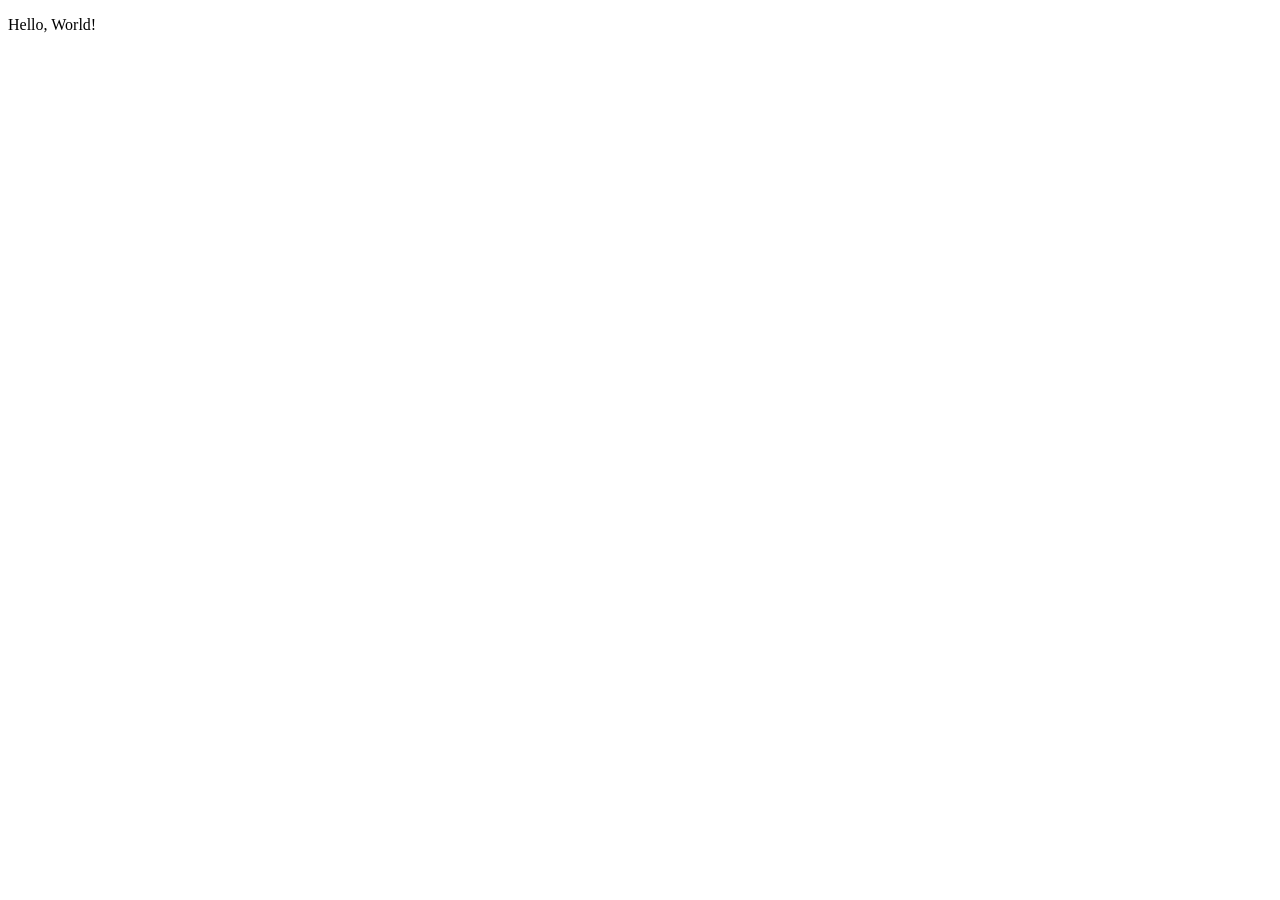
==== index.html @ b83ecdc3 "Add files via upload" ====
<!DOCTYPE html>
<html lang="en">
<head>
	<meta charset="UTF-8">
	<meta http-equiv="X-UA-Compatible" content="IE=edge">
	<meta name="viewport" content="width=device-width, initial-scale=1.0">
	<title>Portfolio</title>
</head>
<body>
  <p>Hello, World!</p>
</body>
</html>
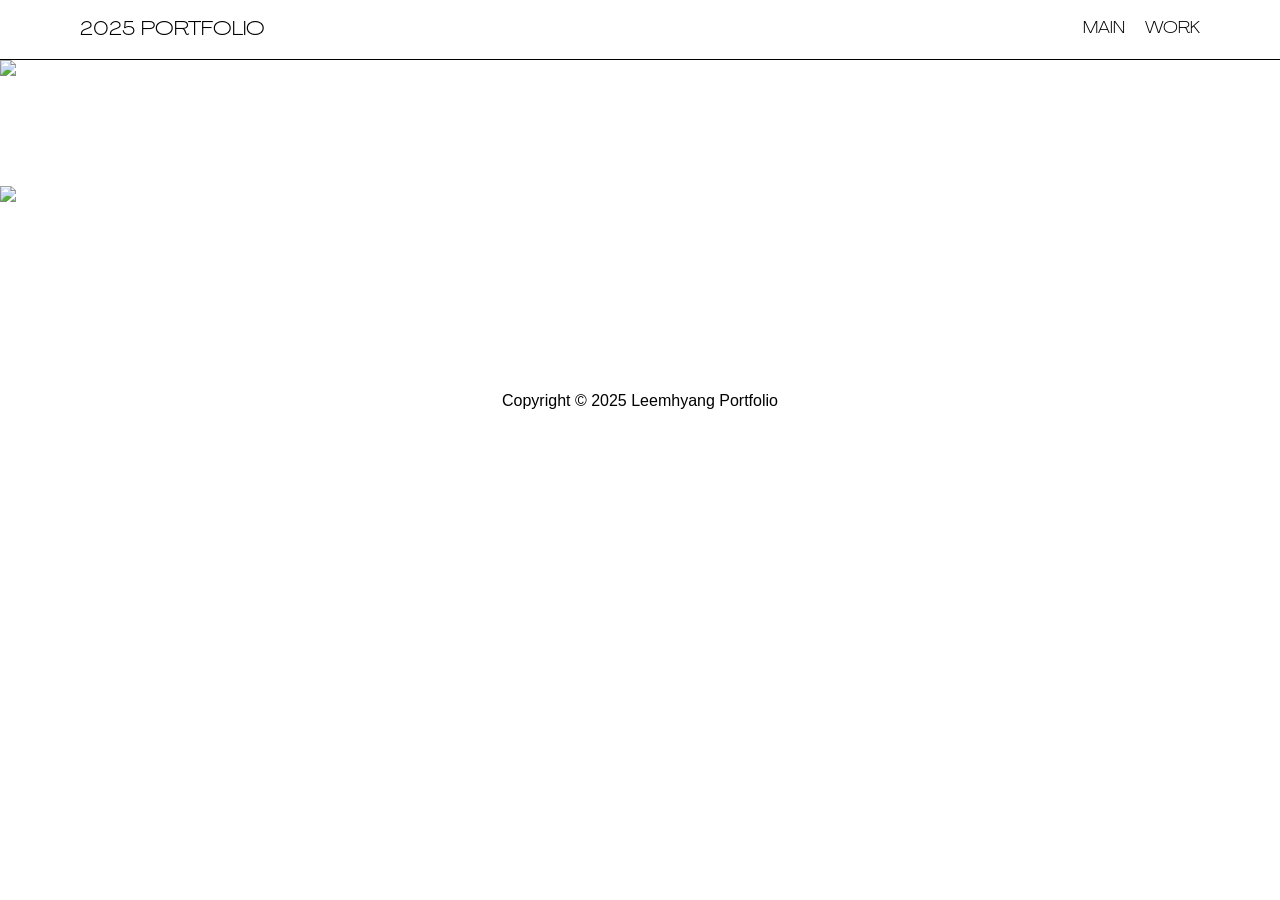
==== commit 9bd38771: "." ====
--- a/index.html
+++ b/index.html
@@ -1,12 +1,38 @@
-<!DOCTYPE html>
-<html lang="en">
-<head>
-	<meta charset="UTF-8">
-	<meta http-equiv="X-UA-Compatible" content="IE=edge">
-	<meta name="viewport" content="width=device-width, initial-scale=1.0">
-	<title>Portfolio</title>
-</head>
-<body>
-  <p>Hello, World!</p>
-</body>
+<!DOCTYPE html>  <!-- HTML5 문서임을 알려줌 -->
+<html>
+<head>
+    <meta charset="utf-8">  <!-- 한글이 정상적으로 보이도록 설정 -->
+    <meta name="viewport" content="width=device-width, initial-scale=1">  <!-- 모바일에서 콘텐츠 크기 최적화 -->
+    <link rel="stylesheet" type="text/css" href="style.css">
+    <title>leemhyang 2025 portfolio</title>
+</head>
+
+<body>
+    <header>
+        <div id="logo"><a href="#">2025 PORTFOLIO</a></div>
+
+        <div class="navmenu">
+            <p><a href="#">MAIN</a></p>
+            <p><a href="#">WORK</a></p>
+        </div>
+    </header>
+
+    <main>
+        <div class="pictures">
+            <div class="picture-item">
+                <img src="image/banner.jpg">
+            </div>
+
+            
+
+            <div class="picture-item">
+                <img src="image/pro1.jpg">
+            </div>
+
+            </div>
+        </div>        
+    </main>
+
+    <footer>Copyright &copy; 2025 Leemhyang Portfolio</footer>
+</body>
 </html>
--- a/style.css
+++ b/style.css
@@ -0,0 +1,140 @@
+/* -----------------------------------------------------------------------
+타이포그래피 설정
+----------------------------------------------------------------------- */
+
+/* @font-face -> 웹폰트 사용을 위한 지시어(directive) */
+/* html 파일과 같은 폴더에 들어있는 폰트 파일을 사용하는 경우 */
+@font-face {
+    font-family: "main";
+    src: url("font/Agrandir-WideLight.otf") format("opentype");
+}
+/* 웹 상의 폰트 파일을 사용하는 경우 */
+@font-face {
+    font-family: 'Paperlogy-9Black';
+    src: url('https://fastly.jsdelivr.net/gh/projectnoonnu/2408-3@1.0/Paperlogy-9Black.woff2') format('woff2');
+}
+
+
+
+/* -----------------------------------------------------------------------
+초기화 및 기본값 설정
+----------------------------------------------------------------------- */
+
+* {
+    margin: 0;
+    padding: 0;
+    box-sizing: border-box; /* 박스 크기(width, height)를 내부 여백, 경계선이 포함되는 크기를 기준으로 설정. 기본값은 content-box */
+}
+a, a:link, a:hover, a:visited {
+    text-decoration: none;
+    color: #000;
+}
+body {
+    font-family: "Pretendard", sans-serif;
+}
+
+
+
+/* -----------------------------------------------------------------------
+header 영역 - 로고, 메인메뉴
+----------------------------------------------------------------------- */
+
+header {
+    position: fixed; /* header 영역 고정 */
+    top: 0;
+    left: 0;
+    display: flex;
+    justify-content: space-between;
+    align-items: center; /* header 영역의 아이템을 세로 방향으로 가운데 정렬 */
+    width: 100%;
+    height: 60px;
+    padding: 20px 80px;
+    background-color:#ffffff;
+    z-index: 10000;
+border-bottom: solid 1px #000;
+font-family: "main";
+}
+
+#logo {
+    font-family: "main", sans-serif;
+    font-size: 20px;
+}
+#logo a:hover {
+    color: rgb(0, 0, 0);
+    transition: 0.3s;
+}
+
+.navmenu {
+    display: flex;
+    gap: 20px; /* flex 아이템 사이의 간격 */
+}
+/* #navmenu 요소에 포함된 a 태그 스타일 설정 */
+.navmenu a {
+    color: #000;
+}
+.navmenu a:link {
+    text-decoration: none;
+}
+.navmenu a:hover {
+    color: rgb(0, 0, 0);
+    font-weight: 700;
+}
+
+
+
+/* -----------------------------------------------------------------------
+본문 영역
+----------------------------------------------------------------------- */
+
+main {
+    position: relative;
+    width: 100%;
+    max-width: 1280px; /* 가로폭의 최대값 */
+    margin: 0 auto; /* main 영역을 가운데 정렬 */
+    padding-top: 60px; /* header의 높이에 따라 조절 */
+    margin-bottom: 60px;
+}
+.title {
+    font-size: 24px;
+    font-weight: 700;
+}
+.desc {
+    padding-top: 20px;
+    font-size: 20px;
+    font-weight: 400;
+    line-height: 160%;
+}
+.option {
+    padding-top: 8px;
+    font-size: 16px;
+    font-weight: 400;
+    color: #777;
+}
+.pictures {
+    display: flex;
+    justify-content: flex-start; /* flex 아이템의 메인축(기본값에서는 가로) 정렬 방식 */
+    flex-wrap: wrap; /* 아이템이 개수가 많을 때 줄바꿈이 가능하도록 함. 기본값은 nowrap */
+    padding-top: 0px;
+}
+.picture-item {
+    width: 100%;
+    padding-right: 0px;
+    padding-bottom: 110px;
+}
+.picture-item > img {
+    display: block; /* img가 inline 요소일 때 생기는 틈 제거 */
+    width: 100%;
+}
+
+
+
+/* -----------------------------------------------------------------------
+footer 영역 - 저작권 정보
+----------------------------------------------------------------------- */
+
+footer {
+    padding-bottom: 50px;
+    padding-top: 20px;
+    text-align: center;
+    font-size: 16px;
+}
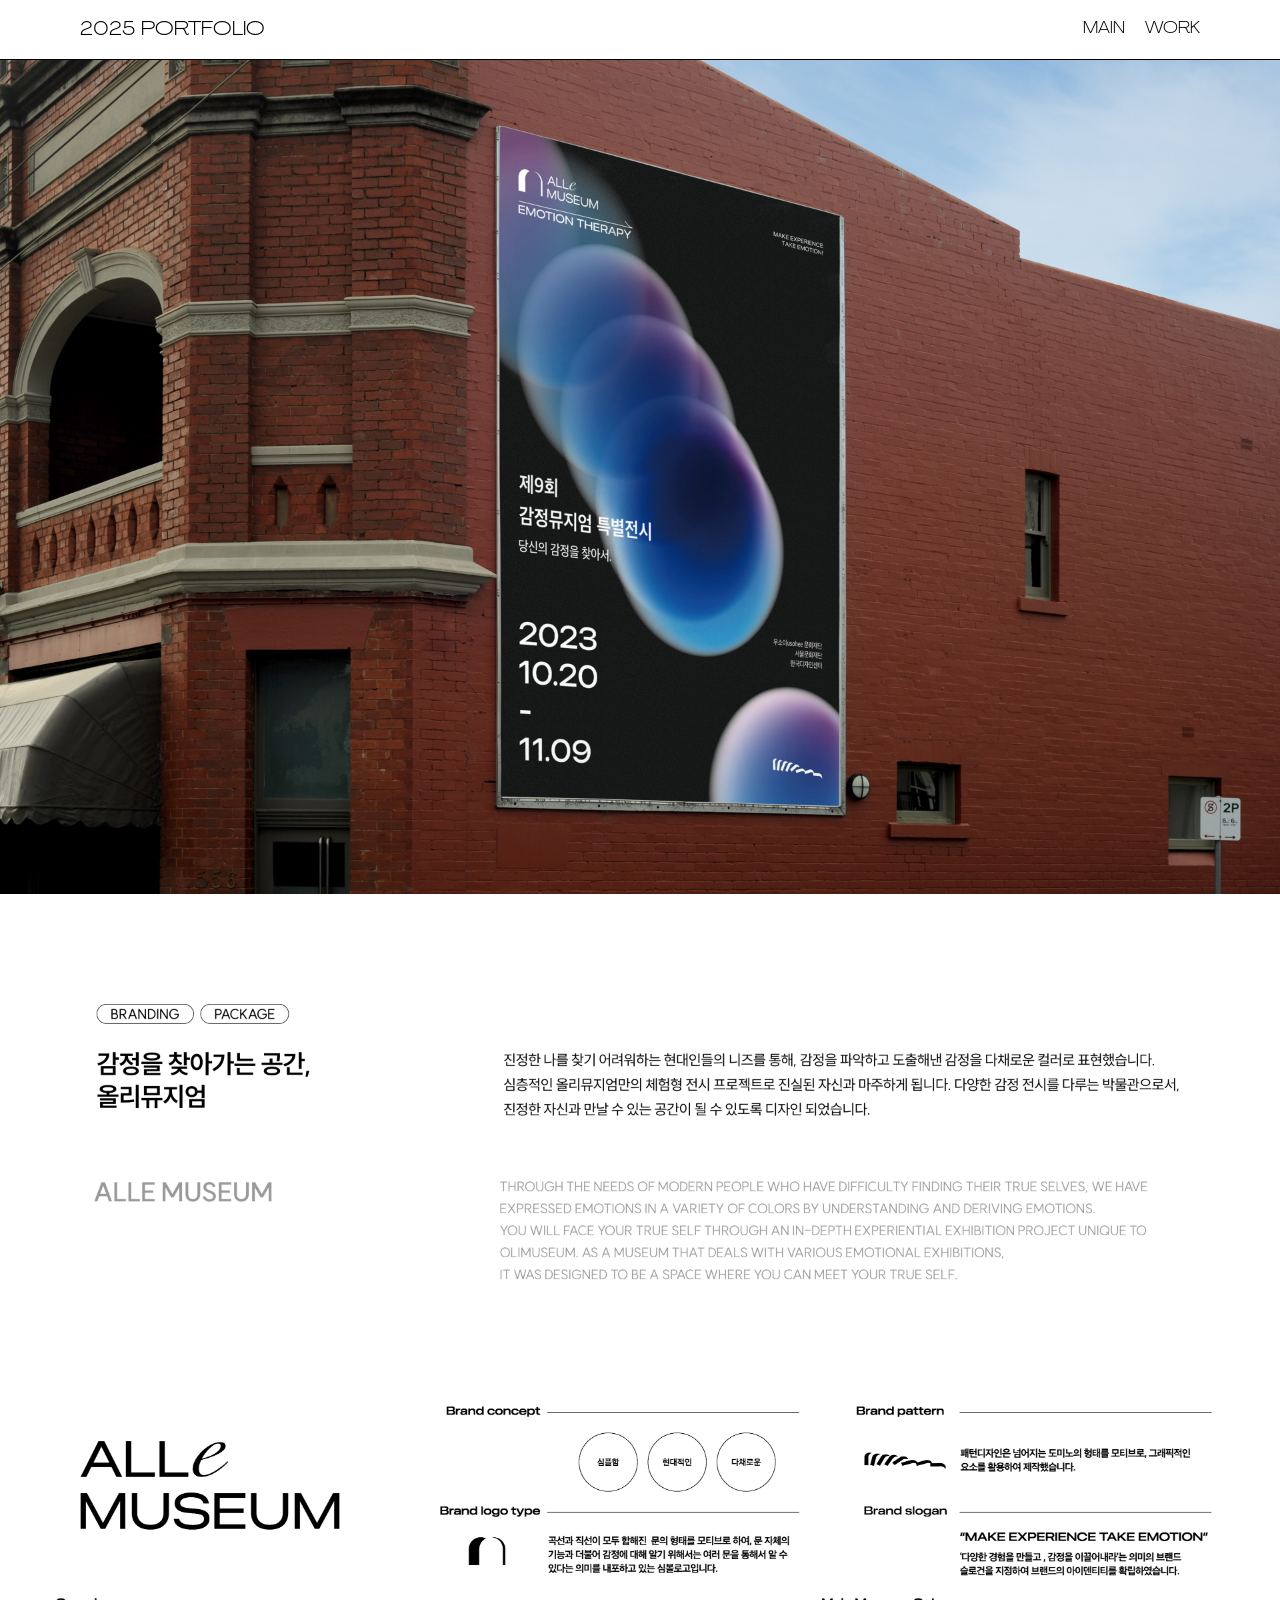
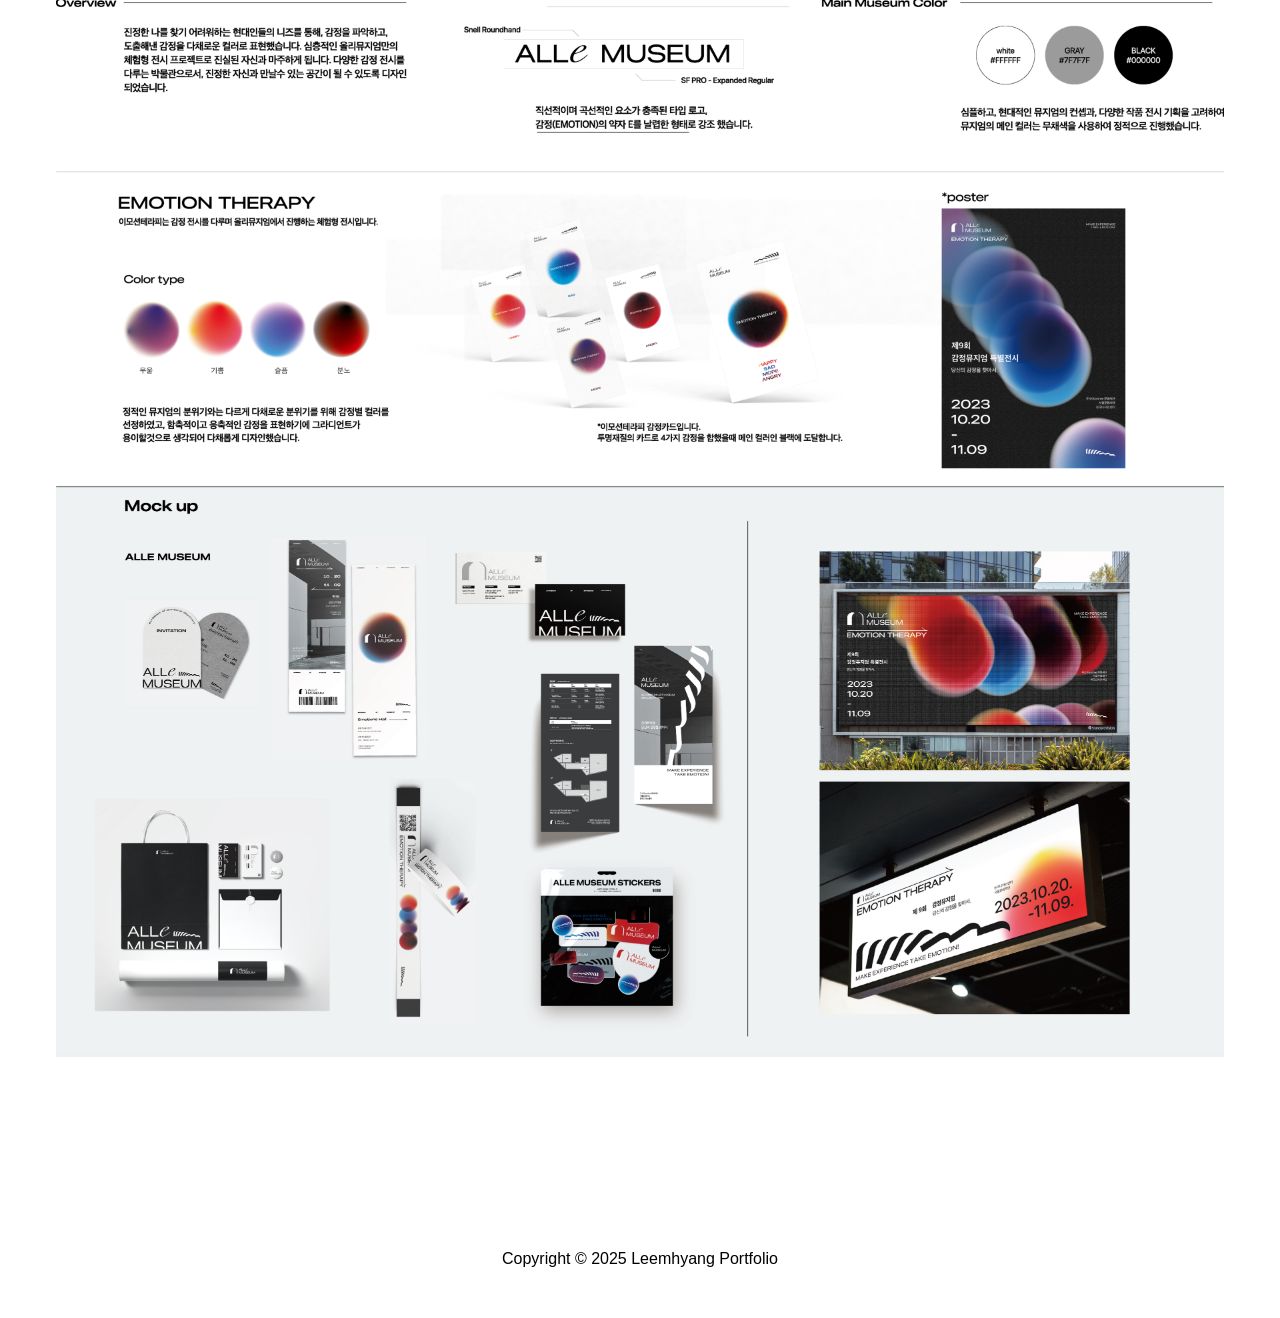
==== commit cbd82518: "d" ====
--- a/index.html
+++ b/index.html
@@ -9,7 +9,7 @@
 
 <body>
     <header>
-        <div id="logo"><a href="#">2025 PORTFOLIO</a></div>
+        <div id="logo"><a href="index_main.html">2025 PORTFOLIO</a></div>
 
         <div class="navmenu">
             <p><a href="#">MAIN</a></p>
